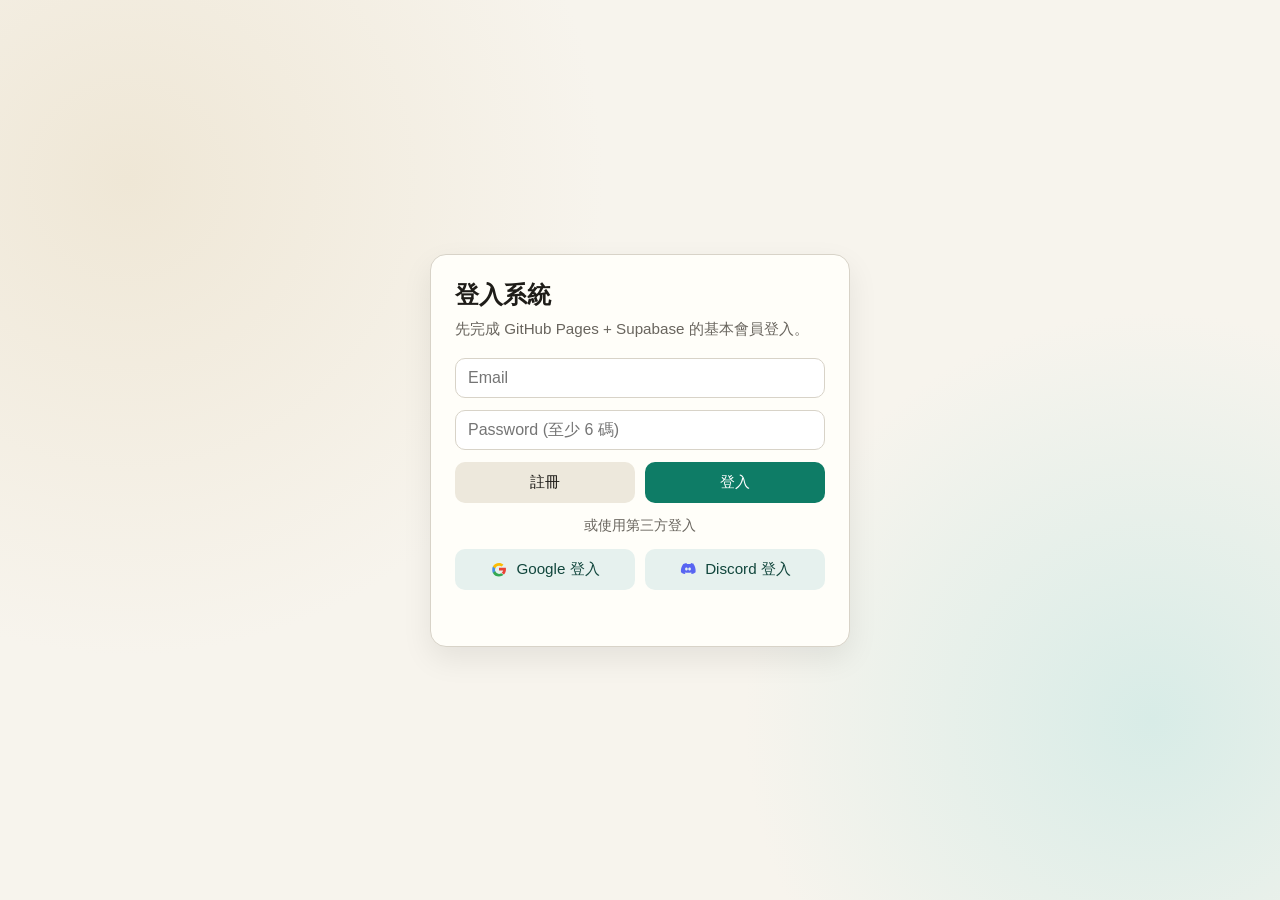
==== index.html @ 78d4e71b "first commit" ====
<!DOCTYPE html>
<html lang="zh-Hant">
<head>
  <meta charset="UTF-8">
  <meta name="viewport" content="width=device-width, initial-scale=1.0">
  <title>Sword of Justice Auth</title>
  <style>
    :root {
      --bg: #f7f4ed;
      --card: #fffef9;
      --text: #1e1c18;
      --muted: #69655e;
      --accent: #0e7c66;
      --accent-hover: #0b6653;
      --danger: #b42318;
      --border: #d8d3c8;
    }

    * {
      box-sizing: border-box;
    }

    body {
      margin: 0;
      min-height: 100vh;
      font-family: "Avenir Next", "Noto Sans TC", sans-serif;
      color: var(--text);
      background:
        radial-gradient(circle at 10% 20%, #efe7d6 0%, transparent 35%),
        radial-gradient(circle at 90% 80%, #d8ece7 0%, transparent 30%),
        var(--bg);
      display: grid;
      place-items: center;
      padding: 24px;
    }

    .card {
      width: 100%;
      max-width: 420px;
      background: var(--card);
      border: 1px solid var(--border);
      border-radius: 16px;
      padding: 24px;
      box-shadow: 0 12px 30px rgba(0, 0, 0, 0.08);
    }

    h1 {
      margin: 0 0 8px;
      font-size: 1.5rem;
    }

    p {
      margin: 0;
      color: var(--muted);
      font-size: 0.95rem;
    }

    .stack {
      display: grid;
      gap: 12px;
      margin-top: 18px;
    }

    input {
      width: 100%;
      padding: 10px 12px;
      border: 1px solid var(--border);
      border-radius: 10px;
      font-size: 1rem;
      background: #fff;
      color: var(--text);
    }

    .row {
      display: grid;
      grid-template-columns: 1fr 1fr;
      gap: 10px;
    }

    button {
      border: 0;
      border-radius: 10px;
      padding: 10px 12px;
      font-size: 0.95rem;
      cursor: pointer;
      transition: background 0.2s ease, transform 0.1s ease;
    }

    button:active {
      transform: translateY(1px);
    }

    .primary {
      background: var(--accent);
      color: white;
    }

    .primary:hover {
      background: var(--accent-hover);
    }

    .secondary {
      background: #ede8dc;
      color: var(--text);
    }

    .danger {
      background: #fee4e2;
      color: var(--danger);
    }

    .oauth {
      background: #e6f1ee;
      color: #11463c;
    }

    .oauth:hover {
      background: #d2e7e1;
    }

    .divider {
      font-size: 0.85rem;
      color: var(--muted);
      text-align: center;
      margin: 2px 0;
    }

    .oauth-btn {
      display: inline-flex;
      align-items: center;
      justify-content: center;
      gap: 8px;
    }

    .oauth-btn svg {
      width: 18px;
      height: 18px;
      flex: 0 0 auto;
    }

    #status {
      margin-top: 12px;
      min-height: 20px;
      font-size: 0.9rem;
      color: var(--muted);
    }

    .hidden {
      display: none;
    }
  </style>
</head>
<body>
  <main class="card">
    <h1>登入系統</h1>
    <p>先完成 GitHub Pages + Supabase 的基本會員登入。</p>

    <section id="authArea" class="stack">
      <input id="email" type="email" placeholder="Email" autocomplete="email">
      <input id="password" type="password" placeholder="Password (至少 6 碼)" autocomplete="current-password">
      <div class="row">
        <button id="signupBtn" class="secondary" type="button">註冊</button>
        <button id="loginBtn" class="primary" type="button">登入</button>
      </div>
      <div class="divider">或使用第三方登入</div>
      <div class="row">
        <button id="googleLoginBtn" class="oauth oauth-btn" type="button" aria-label="使用 Google 登入">
          <svg viewBox="0 0 24 24" aria-hidden="true">
            <path fill="#EA4335" d="M12 10.2v3.9h5.5c-.2 1.2-.9 2.2-1.9 2.9l3 2.3c1.7-1.6 2.7-4 2.7-6.9 0-.7-.1-1.4-.2-2.1H12z"/>
            <path fill="#34A853" d="M12 22c2.4 0 4.4-.8 5.9-2.2l-3-2.3c-.8.6-1.8 1-2.9 1-2.3 0-4.3-1.6-5-3.7H3.9v2.4C5.4 20.2 8.4 22 12 22z"/>
            <path fill="#4A90E2" d="M7 14.8c-.2-.6-.3-1.2-.3-1.8s.1-1.2.3-1.8V8.8H3.9C3.3 10 3 11 3 13s.3 3 .9 4.2L7 14.8z"/>
            <path fill="#FBBC05" d="M12 7.5c1.3 0 2.5.5 3.4 1.3l2.6-2.6C16.4 4.8 14.4 4 12 4 8.4 4 5.4 5.8 3.9 8.8L7 11.2c.7-2.1 2.7-3.7 5-3.7z"/>
          </svg>
          <span>Google 登入</span>
        </button>
        <button id="discordLoginBtn" class="oauth oauth-btn" type="button" aria-label="使用 Discord 登入">
          <svg viewBox="0 0 24 24" aria-hidden="true">
            <path fill="#5865F2" d="M20.3 5.4A16.9 16.9 0 0 0 16.1 4c-.2.4-.5 1-.7 1.4a15.8 15.8 0 0 0-4.8 0c-.2-.4-.5-1-.7-1.4-1.5.2-2.9.7-4.2 1.4C3 9.1 2.3 12.7 2.6 16.2a17 17 0 0 0 5.1 2.6c.4-.6.8-1.2 1-1.9-.6-.2-1.2-.5-1.7-.8.1-.1.2-.2.3-.2 3.3 1.6 6.9 1.6 10.1 0l.3.2c-.5.3-1.1.6-1.7.8.3.7.6 1.3 1 1.9 1.9-.5 3.6-1.4 5.1-2.6.4-4.1-.6-7.7-2.8-10.8zM9.9 14.1c-1 0-1.8-.9-1.8-2s.8-2 1.8-2 1.8.9 1.8 2-.8 2-1.8 2zm4.2 0c-1 0-1.8-.9-1.8-2s.8-2 1.8-2 1.8.9 1.8 2-.8 2-1.8 2z"/>
          </svg>
          <span>Discord 登入</span>
        </button>
      </div>
    </section>

    <section id="userArea" class="stack hidden">
      <p>已登入：<strong id="userEmail"></strong></p>
      <p>登入方式：<strong id="providerName"></strong></p>
      <button id="logoutBtn" class="danger" type="button">登出</button>
    </section>

    <div id="status" aria-live="polite"></div>
  </main>

  <script src="./config.js"></script>
  <script type="module" src="./app.js"></script>
</body>
</html>
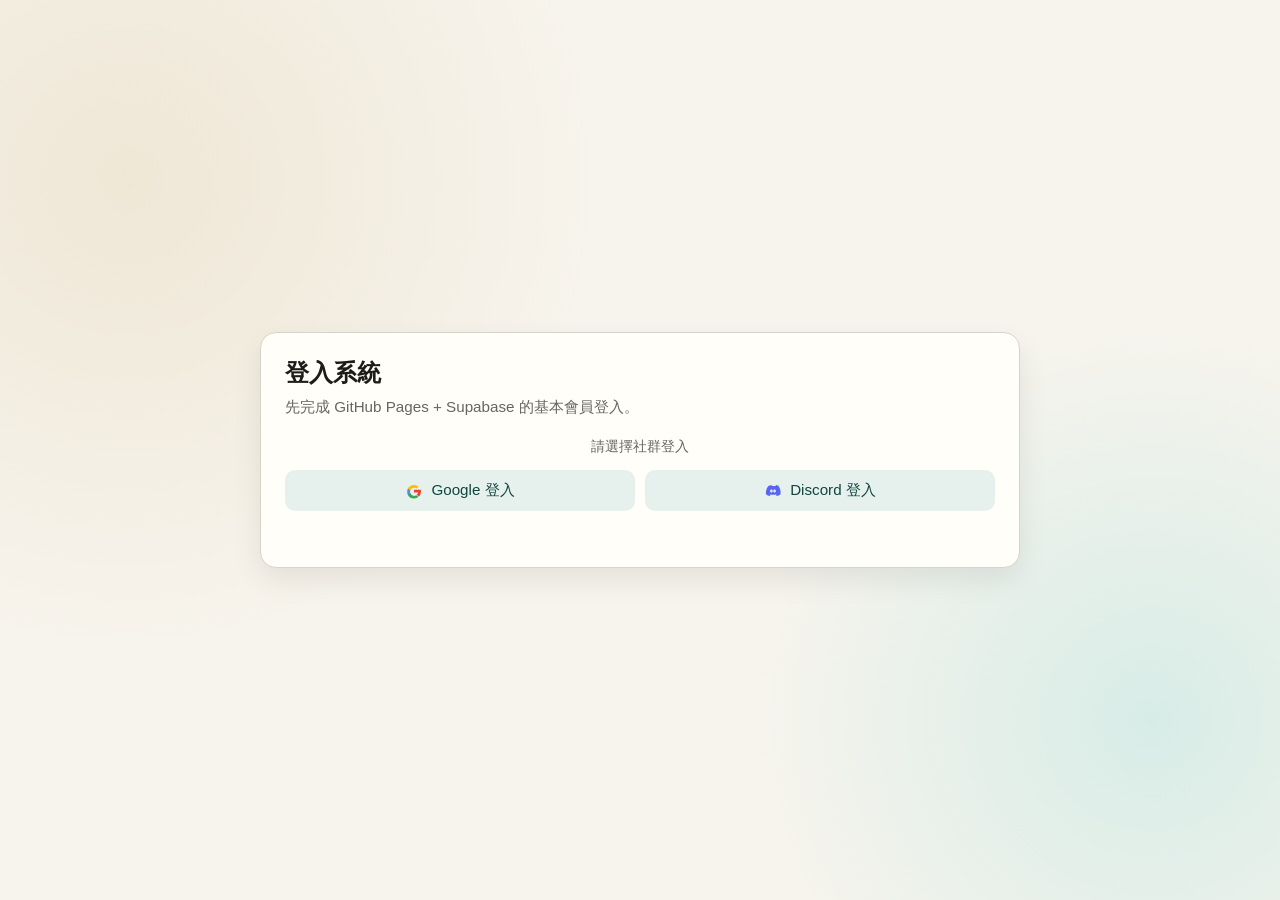
==== commit 8a788d9c: "feat: 新增聯賽建立與 CSV 戰績匯入流程（OAuth-only + 防重複上傳） - 改為 OAuth-only 登入流程，移除帳密註冊/登入，保留 Google / Discord 與登出回" ====
--- a/index.html
+++ b/index.html
@@ -36,7 +36,7 @@
 
     .card {
       width: 100%;
-      max-width: 420px;
+      max-width: 760px;
       background: var(--card);
       border: 1px solid var(--border);
       border-radius: 16px;
@@ -59,16 +59,6 @@
       display: grid;
       gap: 12px;
       margin-top: 18px;
-    }
-
-    input {
-      width: 100%;
-      padding: 10px 12px;
-      border: 1px solid var(--border);
-      border-radius: 10px;
-      font-size: 1rem;
-      background: #fff;
-      color: var(--text);
     }
 
     .row {
@@ -148,6 +138,91 @@
     .hidden {
       display: none;
     }
+
+    .panel {
+      margin-top: 16px;
+      padding-top: 14px;
+      border-top: 1px dashed var(--border);
+    }
+
+    label {
+      font-size: 0.85rem;
+      color: var(--muted);
+    }
+
+    .grid-2 {
+      display: grid;
+      grid-template-columns: 1fr 1fr;
+      gap: 10px;
+    }
+    .grid-3 {
+      display: grid;
+      grid-template-columns: 1fr 1fr 1fr;
+      gap: 10px;
+    }
+
+    .field {
+      display: grid;
+      gap: 6px;
+    }
+
+    input, select {
+      width: 100%;
+      padding: 10px 12px;
+      border: 1px solid var(--border);
+      border-radius: 10px;
+      font-size: 0.95rem;
+      background: #fff;
+      color: var(--text);
+    }
+
+    .summary-box {
+      border: 1px solid var(--border);
+      border-radius: 10px;
+      padding: 10px 12px;
+      background: #fff;
+      font-size: 0.9rem;
+      color: var(--text);
+    }
+
+    .hint {
+      font-size: 0.82rem;
+      color: var(--muted);
+    }
+    .file-list {
+      margin: 0;
+      padding-left: 18px;
+      font-size: 0.84rem;
+      color: #4d493f;
+    }
+    .file-list li {
+      margin: 2px 0;
+    }
+
+    .table-wrap {
+      overflow: auto;
+      border: 1px solid var(--border);
+      border-radius: 10px;
+      background: #fff;
+    }
+
+    table {
+      width: 100%;
+      border-collapse: collapse;
+      font-size: 0.88rem;
+    }
+
+    th, td {
+      padding: 8px 10px;
+      border-bottom: 1px solid #ece7dd;
+      text-align: left;
+      white-space: nowrap;
+    }
+
+    thead th {
+      background: #f7f3ea;
+      color: #4d493f;
+    }
   </style>
 </head>
 <body>
@@ -156,13 +231,7 @@
     <p>先完成 GitHub Pages + Supabase 的基本會員登入。</p>
 
     <section id="authArea" class="stack">
-      <input id="email" type="email" placeholder="Email" autocomplete="email">
-      <input id="password" type="password" placeholder="Password (至少 6 碼)" autocomplete="current-password">
-      <div class="row">
-        <button id="signupBtn" class="secondary" type="button">註冊</button>
-        <button id="loginBtn" class="primary" type="button">登入</button>
-      </div>
-      <div class="divider">或使用第三方登入</div>
+      <div class="divider">請選擇社群登入</div>
       <div class="row">
         <button id="googleLoginBtn" class="oauth oauth-btn" type="button" aria-label="使用 Google 登入">
           <svg viewBox="0 0 24 24" aria-hidden="true">
@@ -186,6 +255,70 @@
       <p>已登入：<strong id="userEmail"></strong></p>
       <p>登入方式：<strong id="providerName"></strong></p>
       <button id="logoutBtn" class="danger" type="button">登出</button>
+
+      <section class="panel stack">
+        <p>幫會聯賽</p>
+        <div class="grid-2">
+          <div class="field">
+            <label for="guildAInput">幫會 A</label>
+            <input id="guildAInput" type="text" placeholder="例如：有夢最美">
+          </div>
+          <div class="field">
+            <label for="guildBInput">幫會 B</label>
+            <input id="guildBInput" type="text" placeholder="例如：春夜星河">
+          </div>
+          <div class="field">
+            <label for="matchDateInput">日期</label>
+            <input id="matchDateInput" type="date">
+          </div>
+          <div class="field">
+            <label for="matchRoundInput">場次</label>
+            <input id="matchRoundInput" type="number" min="1" step="1" placeholder="例如：1">
+          </div>
+        </div>
+        <button id="createLeagueBtn" class="primary" type="button">建立幫會聯賽</button>
+      </section>
+
+      <section class="panel stack">
+        <p>個人戰績匯入（CSV）</p>
+        <div class="grid-3">
+          <div class="summary-box">檔案數：<strong id="previewFileCount">0</strong></div>
+          <div class="summary-box">隊伍數：<strong id="previewTeamCount">0</strong></div>
+          <div class="summary-box">預估筆數：<strong id="previewRowCount">0</strong></div>
+        </div>
+        <div class="field">
+          <label for="leagueSelect">對應聯賽</label>
+          <select id="leagueSelect">
+            <option value="">請先選擇聯賽</option>
+          </select>
+        </div>
+        <div class="field">
+          <label for="csvFileInput">戰績 CSV（可多檔）</label>
+          <input id="csvFileInput" type="file" accept=".csv,text/csv" multiple>
+          <div id="filenameHint" class="hint">檔名格式：時間_幫會A_幫會B.csv（可自動帶入幫會）</div>
+          <ul id="selectedFilesList" class="file-list"></ul>
+        </div>
+        <button id="importStatsBtn" class="secondary" type="button">匯入個人戰績</button>
+      </section>
+
+      <section class="panel stack">
+        <p>近期聯賽清單</p>
+        <div class="table-wrap">
+          <table>
+            <thead>
+              <tr>
+                <th>日期</th>
+                <th>場次</th>
+                <th>幫會 A</th>
+                <th>幫會 B</th>
+              </tr>
+            </thead>
+            <tbody id="leagueTableBody">
+              <tr><td colspan="4">尚無資料</td></tr>
+            </tbody>
+          </table>
+        </div>
+      </section>
     </section>
 
     <div id="status" aria-live="polite"></div>
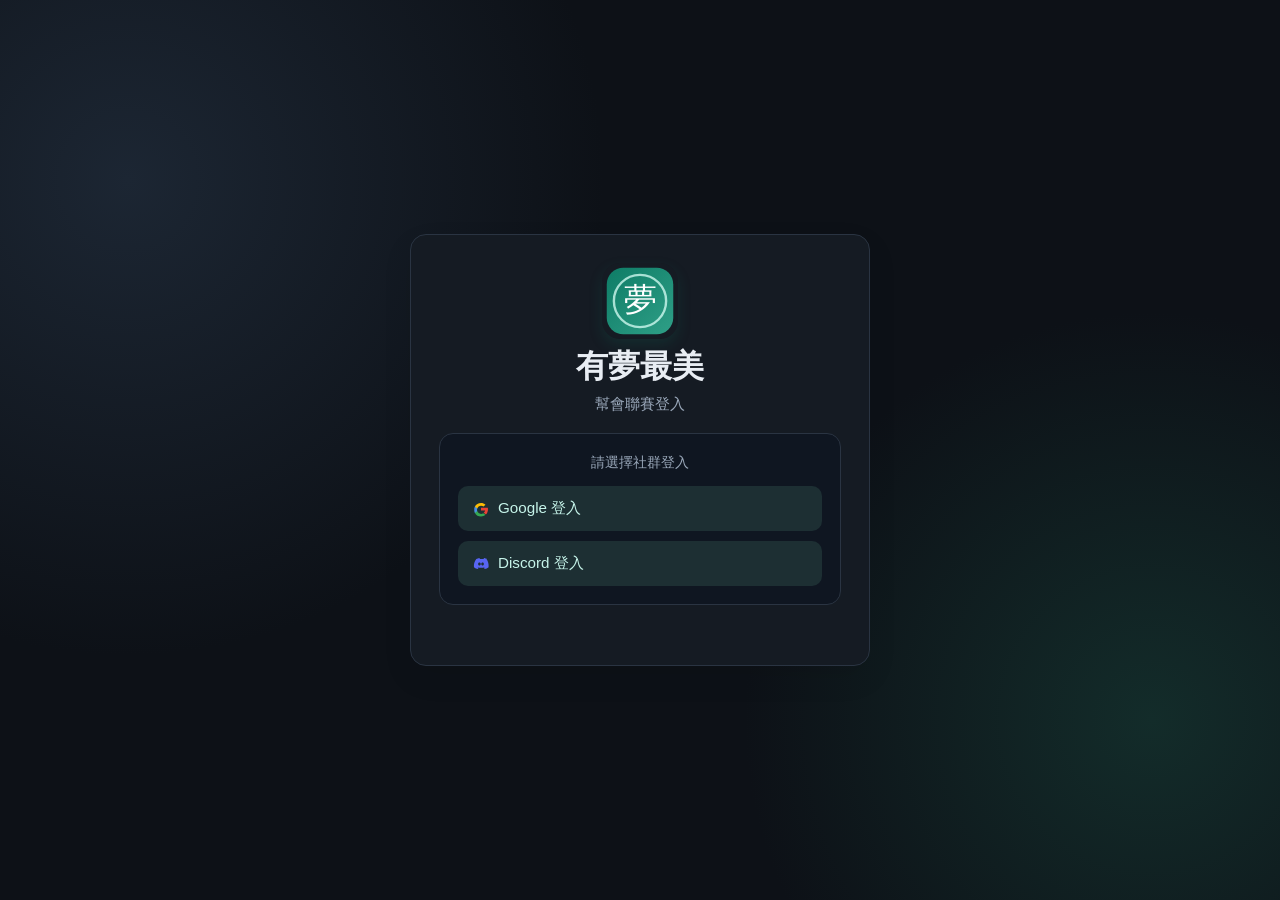
==== commit 82fff475: "refactor: 拆分多頁架構並重整登入/統計/匯入流程 - 將原本單頁流程拆分為多頁：   - login.html：社群登入頁   - stats.html：登入後預設統計首頁   - dash" ====
--- a/index.html
+++ b/index.html
@@ -2,329 +2,10 @@
 <html lang="zh-Hant">
 <head>
   <meta charset="UTF-8">
+  <meta http-equiv="refresh" content="0; url=./login.html">
   <meta name="viewport" content="width=device-width, initial-scale=1.0">
-  <title>Sword of Justice Auth</title>
-  <style>
-    :root {
-      --bg: #f7f4ed;
-      --card: #fffef9;
-      --text: #1e1c18;
-      --muted: #69655e;
-      --accent: #0e7c66;
-      --accent-hover: #0b6653;
-      --danger: #b42318;
-      --border: #d8d3c8;
-    }
-
-    * {
-      box-sizing: border-box;
-    }
-
-    body {
-      margin: 0;
-      min-height: 100vh;
-      font-family: "Avenir Next", "Noto Sans TC", sans-serif;
-      color: var(--text);
-      background:
-        radial-gradient(circle at 10% 20%, #efe7d6 0%, transparent 35%),
-        radial-gradient(circle at 90% 80%, #d8ece7 0%, transparent 30%),
-        var(--bg);
-      display: grid;
-      place-items: center;
-      padding: 24px;
-    }
-
-    .card {
-      width: 100%;
-      max-width: 760px;
-      background: var(--card);
-      border: 1px solid var(--border);
-      border-radius: 16px;
-      padding: 24px;
-      box-shadow: 0 12px 30px rgba(0, 0, 0, 0.08);
-    }
-
-    h1 {
-      margin: 0 0 8px;
-      font-size: 1.5rem;
-    }
-
-    p {
-      margin: 0;
-      color: var(--muted);
-      font-size: 0.95rem;
-    }
-
-    .stack {
-      display: grid;
-      gap: 12px;
-      margin-top: 18px;
-    }
-
-    .row {
-      display: grid;
-      grid-template-columns: 1fr 1fr;
-      gap: 10px;
-    }
-
-    button {
-      border: 0;
-      border-radius: 10px;
-      padding: 10px 12px;
-      font-size: 0.95rem;
-      cursor: pointer;
-      transition: background 0.2s ease, transform 0.1s ease;
-    }
-
-    button:active {
-      transform: translateY(1px);
-    }
-
-    .primary {
-      background: var(--accent);
-      color: white;
-    }
-
-    .primary:hover {
-      background: var(--accent-hover);
-    }
-
-    .secondary {
-      background: #ede8dc;
-      color: var(--text);
-    }
-
-    .danger {
-      background: #fee4e2;
-      color: var(--danger);
-    }
-
-    .oauth {
-      background: #e6f1ee;
-      color: #11463c;
-    }
-
-    .oauth:hover {
-      background: #d2e7e1;
-    }
-
-    .divider {
-      font-size: 0.85rem;
-      color: var(--muted);
-      text-align: center;
-      margin: 2px 0;
-    }
-
-    .oauth-btn {
-      display: inline-flex;
-      align-items: center;
-      justify-content: center;
-      gap: 8px;
-    }
-
-    .oauth-btn svg {
-      width: 18px;
-      height: 18px;
-      flex: 0 0 auto;
-    }
-
-    #status {
-      margin-top: 12px;
-      min-height: 20px;
-      font-size: 0.9rem;
-      color: var(--muted);
-    }
-
-    .hidden {
-      display: none;
-    }
-
-    .panel {
-      margin-top: 16px;
-      padding-top: 14px;
-      border-top: 1px dashed var(--border);
-    }
-
-    label {
-      font-size: 0.85rem;
-      color: var(--muted);
-    }
-
-    .grid-2 {
-      display: grid;
-      grid-template-columns: 1fr 1fr;
-      gap: 10px;
-    }
-    .grid-3 {
-      display: grid;
-      grid-template-columns: 1fr 1fr 1fr;
-      gap: 10px;
-    }
-
-    .field {
-      display: grid;
-      gap: 6px;
-    }
-
-    input, select {
-      width: 100%;
-      padding: 10px 12px;
-      border: 1px solid var(--border);
-      border-radius: 10px;
-      font-size: 0.95rem;
-      background: #fff;
-      color: var(--text);
-    }
-
-    .summary-box {
-      border: 1px solid var(--border);
-      border-radius: 10px;
-      padding: 10px 12px;
-      background: #fff;
-      font-size: 0.9rem;
-      color: var(--text);
-    }
-
-    .hint {
-      font-size: 0.82rem;
-      color: var(--muted);
-    }
-    .file-list {
-      margin: 0;
-      padding-left: 18px;
-      font-size: 0.84rem;
-      color: #4d493f;
-    }
-    .file-list li {
-      margin: 2px 0;
-    }
-
-    .table-wrap {
-      overflow: auto;
-      border: 1px solid var(--border);
-      border-radius: 10px;
-      background: #fff;
-    }
-
-    table {
-      width: 100%;
-      border-collapse: collapse;
-      font-size: 0.88rem;
-    }
-
-    th, td {
-      padding: 8px 10px;
-      border-bottom: 1px solid #ece7dd;
-      text-align: left;
-      white-space: nowrap;
-    }
-
-    thead th {
-      background: #f7f3ea;
-      color: #4d493f;
-    }
-  </style>
+  <title>Redirecting...</title>
+  <script>window.location.replace('./login.html')</script>
 </head>
-<body>
-  <main class="card">
-    <h1>登入系統</h1>
-    <p>先完成 GitHub Pages + Supabase 的基本會員登入。</p>
-
-    <section id="authArea" class="stack">
-      <div class="divider">請選擇社群登入</div>
-      <div class="row">
-        <button id="googleLoginBtn" class="oauth oauth-btn" type="button" aria-label="使用 Google 登入">
-          <svg viewBox="0 0 24 24" aria-hidden="true">
-            <path fill="#EA4335" d="M12 10.2v3.9h5.5c-.2 1.2-.9 2.2-1.9 2.9l3 2.3c1.7-1.6 2.7-4 2.7-6.9 0-.7-.1-1.4-.2-2.1H12z"/>
-            <path fill="#34A853" d="M12 22c2.4 0 4.4-.8 5.9-2.2l-3-2.3c-.8.6-1.8 1-2.9 1-2.3 0-4.3-1.6-5-3.7H3.9v2.4C5.4 20.2 8.4 22 12 22z"/>
-            <path fill="#4A90E2" d="M7 14.8c-.2-.6-.3-1.2-.3-1.8s.1-1.2.3-1.8V8.8H3.9C3.3 10 3 11 3 13s.3 3 .9 4.2L7 14.8z"/>
-            <path fill="#FBBC05" d="M12 7.5c1.3 0 2.5.5 3.4 1.3l2.6-2.6C16.4 4.8 14.4 4 12 4 8.4 4 5.4 5.8 3.9 8.8L7 11.2c.7-2.1 2.7-3.7 5-3.7z"/>
-          </svg>
-          <span>Google 登入</span>
-        </button>
-        <button id="discordLoginBtn" class="oauth oauth-btn" type="button" aria-label="使用 Discord 登入">
-          <svg viewBox="0 0 24 24" aria-hidden="true">
-            <path fill="#5865F2" d="M20.3 5.4A16.9 16.9 0 0 0 16.1 4c-.2.4-.5 1-.7 1.4a15.8 15.8 0 0 0-4.8 0c-.2-.4-.5-1-.7-1.4-1.5.2-2.9.7-4.2 1.4C3 9.1 2.3 12.7 2.6 16.2a17 17 0 0 0 5.1 2.6c.4-.6.8-1.2 1-1.9-.6-.2-1.2-.5-1.7-.8.1-.1.2-.2.3-.2 3.3 1.6 6.9 1.6 10.1 0l.3.2c-.5.3-1.1.6-1.7.8.3.7.6 1.3 1 1.9 1.9-.5 3.6-1.4 5.1-2.6.4-4.1-.6-7.7-2.8-10.8zM9.9 14.1c-1 0-1.8-.9-1.8-2s.8-2 1.8-2 1.8.9 1.8 2-.8 2-1.8 2zm4.2 0c-1 0-1.8-.9-1.8-2s.8-2 1.8-2 1.8.9 1.8 2-.8 2-1.8 2z"/>
-          </svg>
-          <span>Discord 登入</span>
-        </button>
-      </div>
-    </section>
-
-    <section id="userArea" class="stack hidden">
-      <p>已登入：<strong id="userEmail"></strong></p>
-      <p>登入方式：<strong id="providerName"></strong></p>
-      <button id="logoutBtn" class="danger" type="button">登出</button>
-
-      <section class="panel stack">
-        <p>幫會聯賽</p>
-        <div class="grid-2">
-          <div class="field">
-            <label for="guildAInput">幫會 A</label>
-            <input id="guildAInput" type="text" placeholder="例如：有夢最美">
-          </div>
-          <div class="field">
-            <label for="guildBInput">幫會 B</label>
-            <input id="guildBInput" type="text" placeholder="例如：春夜星河">
-          </div>
-          <div class="field">
-            <label for="matchDateInput">日期</label>
-            <input id="matchDateInput" type="date">
-          </div>
-          <div class="field">
-            <label for="matchRoundInput">場次</label>
-            <input id="matchRoundInput" type="number" min="1" step="1" placeholder="例如：1">
-          </div>
-        </div>
-        <button id="createLeagueBtn" class="primary" type="button">建立幫會聯賽</button>
-      </section>
-
-      <section class="panel stack">
-        <p>個人戰績匯入（CSV）</p>
-        <div class="grid-3">
-          <div class="summary-box">檔案數：<strong id="previewFileCount">0</strong></div>
-          <div class="summary-box">隊伍數：<strong id="previewTeamCount">0</strong></div>
-          <div class="summary-box">預估筆數：<strong id="previewRowCount">0</strong></div>
-        </div>
-        <div class="field">
-          <label for="leagueSelect">對應聯賽</label>
-          <select id="leagueSelect">
-            <option value="">請先選擇聯賽</option>
-          </select>
-        </div>
-        <div class="field">
-          <label for="csvFileInput">戰績 CSV（可多檔）</label>
-          <input id="csvFileInput" type="file" accept=".csv,text/csv" multiple>
-          <div id="filenameHint" class="hint">檔名格式：時間_幫會A_幫會B.csv（可自動帶入幫會）</div>
-          <ul id="selectedFilesList" class="file-list"></ul>
-        </div>
-        <button id="importStatsBtn" class="secondary" type="button">匯入個人戰績</button>
-      </section>
-
-      <section class="panel stack">
-        <p>近期聯賽清單</p>
-        <div class="table-wrap">
-          <table>
-            <thead>
-              <tr>
-                <th>日期</th>
-                <th>場次</th>
-                <th>幫會 A</th>
-                <th>幫會 B</th>
-              </tr>
-            </thead>
-            <tbody id="leagueTableBody">
-              <tr><td colspan="4">尚無資料</td></tr>
-            </tbody>
-          </table>
-        </div>
-      </section>
-    </section>
-
-    <div id="status" aria-live="polite"></div>
-  </main>
-
-  <script src="./config.js"></script>
-  <script type="module" src="./app.js"></script>
-</body>
+<body></body>
 </html>
